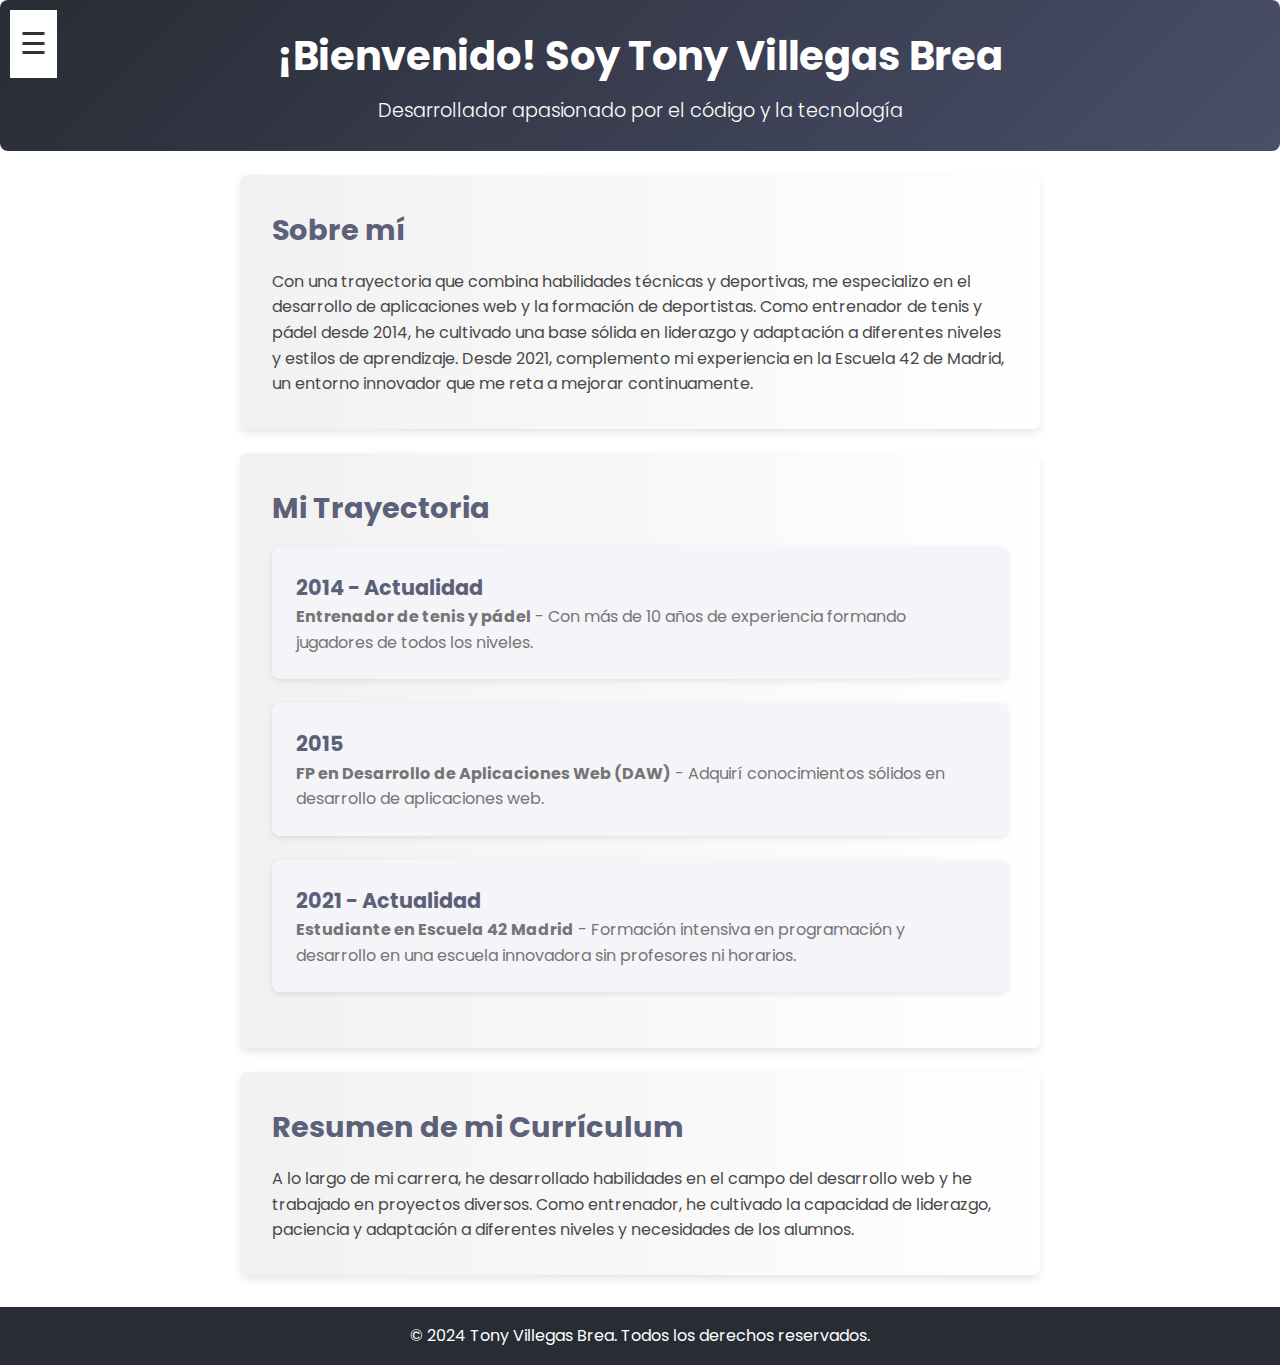
==== index.html @ 3f2bbdd4 "update" ====
<!DOCTYPE html>
<html lang="es">
<head>
    <meta charset="UTF-8">
    <meta name="viewport" content="width=device-width, initial-scale=1.0">
    <title>Currículum Tony Villegas Brea</title>
    <link rel="stylesheet" href="css/styles.css">
    <script src="js/script.js"></script>
</head>
<body>

<!-- Barra lateral y menú hamburguesa -->
<div id="sidebar" class="sidebar">
    <a href="javascript:void(0)" class="closebtn" onclick="closeNav()">&times;</a>
    <a href="index.html">Inicio</a>
    <a href="proyectos.html">Proyectos</a>
    <a href="habilidades.html">Habilidades</a>
    <a href="evaluacion-empresas.html">Mi Empresa Ideal</a>
    <a href="game.html">Jugar al juego</a> 
</div>

<!-- Botón de la hamburguesa -->
<span id="menu-btn" class="menu-btn" onclick="openNav()">&#9776;</span>

<header>
    <h1>¡Bienvenido! Soy Tony Villegas Brea</h1>
    <p>Desarrollador apasionado por el código y la tecnología</p>
</header>

<!-- Sección de Introducción -->
<section id="intro" class="fade-in">
    <h2>Sobre mí</h2>
    <p>Con una trayectoria que combina habilidades técnicas y deportivas, me especializo en el desarrollo de aplicaciones web y la formación de deportistas. Como entrenador de tenis y pádel desde 2014, he cultivado una base sólida en liderazgo y adaptación a diferentes niveles y estilos de aprendizaje. Desde 2021, complemento mi experiencia en la Escuela 42 de Madrid, un entorno innovador que me reta a mejorar continuamente.</p>
</section>

<!-- Sección Línea de Tiempo -->
<section id="timeline" class="fade-in" class="slide-in">
    <h2>Mi Trayectoria</h2>
    <div class="timeline-event">
        <h3>2014 - Actualidad</h3>
        <p><strong>Entrenador de tenis y pádel</strong> - Con más de 10 años de experiencia formando jugadores de todos los niveles.</p>
    </div>
    <div class="timeline-event">
        <h3>2015</h3>
        <p><strong>FP en Desarrollo de Aplicaciones Web (DAW)</strong> - Adquirí conocimientos sólidos en desarrollo de aplicaciones web.</p>
    </div>
    <div class="timeline-event">
        <h3>2021 - Actualidad</h3>
        <p><strong>Estudiante en Escuela 42 Madrid</strong> - Formación intensiva en programación y desarrollo en una escuela innovadora sin profesores ni horarios.</p>
    </div>
</section>

<!-- Resumen de Currículum -->
<section id="curriculum" class="fade-in" class="slide-in">
    <h2>Resumen de mi Currículum</h2>
    <p>A lo largo de mi carrera, he desarrollado habilidades en el campo del desarrollo web y he trabajado en proyectos diversos. Como entrenador, he cultivado la capacidad de liderazgo, paciencia y adaptación a diferentes niveles y necesidades de los alumnos.</p>
</section>

<button id="backToTop" title="Volver arriba">
    <i class="fas fa-arrow-up">↑</i>
</button>

<footer>
    <p>© 2024 Tony Villegas Brea. Todos los derechos reservados.</p>
</footer>


</body>
<script src="js/script.js"></script>
</html>
---- css/styles.css ----
@import url('https://fonts.googleapis.com/css2?family=Poppins:wght@300;400;600&display=swap');

* {
    margin: 0;
    padding: 0;
    box-sizing: border-box;
}

body {
    font-family: 'Poppins', sans-serif;
    color: #333;
    background-color:   
 #f4f4f9; /* Color de fondo general */
    line-height: 1.6;
    background-image: url("ruta/a/tu/textura.svg"); /* Reemplaza con la ruta de tu imagen */
    background-repeat: repeat; /* Repite la imagen para cubrir el fondo */
}

/* Header */
header {
    background: linear-gradient(135deg, #282c34, #4a4e69); /* Degradado sutil */
    color: white;
    padding: 1.5rem; 
    text-align: center;
    border-radius: 8px; 
    max-width: 1400px; 
    margin: 0 auto; 
}


header h1 {
    font-size: 2.5rem;
    margin-bottom: 0.5rem;
}

header p {
    font-size: 1.2rem;
    font-weight: 300;
}

section {
    background-color: white;
    padding: 2rem;
    margin: 1.5rem auto;
    width: 90%;
    max-width: 800px;
    border-radius: 8px;
    box-shadow: 0 4px 8px rgba(0,0,0,0.1); 
    background: linear-gradient(to right, #f0f0f0, #ffffff); /* Degradado de gris claro a blanco */
    position: relative; /* Para posicionar la superposición */
}

section::before {
    pointer-events: none;
    content: "";
    position: absolute;
    top: 0;
    left: 0;
    width: 100%;
    height: 100%;
    background-color: rgba(255, 255, 255, 0.1); /* Superposición blanca semitransparente */
}

.parallax {
    background-attachment: fixed; 
    background-position: center;
    background-repeat: no-repeat;
    background-size: cover;
}

/* Imágenes con filtro */
img {
    filter: brightness(1.2) contrast(1.1); 
}

section:hover {
    transform: translateY(-5px);
    box-shadow: 0 6px 12px rgba(0, 0, 0, 0.15);
}

h2 {
    color: #4a4e69;
    font-size: 1.8rem;
    margin-bottom: 1rem;
}

footer {
    text-align: center;
    padding: 1rem;
    background: #282c34;
    color: white;
    position: relative;
    width: 100%;
    bottom: 0;
    margin-top: 2rem;
}
.repo {
    background-color: #fafafa;
    padding: 1rem;
    margin-top: 1rem;
    border-radius: 5px;
    box-shadow: 0 4px 8px rgba(0, 0, 0, 0.05);
    transition: transform 0.2s;
}

.repo:hover {
    transform: scale(1.02);
}

.repo h3 {
    font-size: 1.5rem;
    color: #4a4e69;
}

.repo p {
    font-size: 0.9rem;
    color: #666;
}

#habilidades {
    background-color: #fff;
    padding: 2rem;
    margin: 1.5rem auto;
    max-width: 800px;
    border-radius: 8px;
    box-shadow: 0 4px 8px rgba(0, 0, 0, 0.1);
}

#habilidades ul {
    list-style-type: none;
    padding: 0;
}

#habilidades li {
    background-color: #fafafa;
    padding: 1rem;
    margin-bottom: 1rem;
    border-radius: 8px;
    box-shadow: 0 4px 8px rgba(0, 0, 0, 0.1);
}

#habilidades li strong {
    color: #4a4e69;
    font-size: 1.1rem;
}

#habilidades li {
    font-size: 1rem;
    color: #666;
}

#empresa-criterios {
    list-style-type: none;
    padding: 0;
}

#empresa-criterios li {
    background-color: #fafafa;
    padding: 1rem;
    margin-bottom: 1rem;
    border-radius: 8px;
    box-shadow: 0 4px 8px rgba(0, 0, 0, 0.1);
    transition: transform 0.3s ease;
}

#empresa-criterios li:hover {
    transform: translateY(-5px);
    box-shadow: 0 6px 12px rgba(0, 0, 0, 0.1);
}

#empresa-criterios li strong {
    color: #4a4e69;
    font-size: 1.2rem;
}

#empresa-criterios li p {
    color: #666;
}

/* Barra lateral (sidebar) */
.sidebar {
    height: 100%;
    width: 0;
    position: fixed;
    z-index: 1000;
    top: 0;
    left: 0;
    background-color: #333;
    overflow-x: hidden;
    transition: 0.5s;
    padding-top: 60px;
}

.sidebar a {
    padding: 8px 8px 8px 32px;
    text-decoration: none;
    font-size: 25px;
    color: #818181;
    display: block;
    transition: 0.3s;
}

.sidebar a:hover {
    color: #f1f1f1;
}

.sidebar .closebtn {
    position: absolute;
    top: 0;
    right: 25px;
    font-size: 36px;
    margin-left: 50px;
}

/* Estilo fijo para el botón de la hamburguesa */
.menu-btn {
    position: fixed; /* Fija el botón en la pantalla */
    top: 10px; /* Ajusta la posición desde la parte superior */
    left: 10px; /* Ajusta la posición desde el lado izquierdo */
    z-index: 11; /* Asegura que esté por encima de otros elementos */
    font-size: 30px;
    color: #333;
    cursor: pointer;
    padding: 10px;
    background-color: #fff !important; 
    border: none !important;
    transition: transform 0.3s ease-in-out;
}

.menu-btn:hover {
    transform: scale(1.1); /* Efecto de zoom al pasar el mouse */
}

.menu-btn.top {
    color: white; /* Cambia a blanco para que contraste con el fondo oscuro */
    transition: color 0.3s ease;
}

.menu-btn.scrolled {
    color: #333; /* El color que ya tienes definido para el scroll */
}


/* Cuando se abre la barra lateral, el contenido se mueve a la derecha */
#contenido.sidebar-open {
    margin-left: 250px;
}

/* Estilos de la sección de Línea de Tiempo */
.timeline-event {
    margin-bottom: 1.5rem;
    padding: 1.5rem;
    background-color: #f4f4f9;
    border-radius: 8px;
    box-shadow: 0 2px 6px rgba(0, 0, 0, 0.1);
}

.timeline-event h3 {
    font-size: 1.3rem;
    color: #4a4e69;
}

.timeline-event p {
    font-size: 1rem;
    color: #666;
}

/* Animación de entrada */
.fade-in {
    animation: fadeIn 2s ease-in-out;
    user-select: text;
}

@keyframes fadeIn {
    0% {
        opacity: 0;
        transform: translateY(20px);
    }
    100% {
        opacity: 1;
        transform: translateY(0);
    }
}

.slide-in {
    opacity: 0;
    transform: translateY(30px);
    transition: opacity 0.6s ease-out, transform 0.6s ease-out;
}

.slide-in.show {
    opacity: 1;
    transform: translateY(0);
}

#sidebar a.active {
    color: #f4f4f9;
    background-color: #282c34;
}

#backToTop {
    position: fixed;
    bottom: 20px; /* Ajusta según el diseño */
    right: 20px; /* Ajusta según el diseño */
    width: 50px; /* Tamaño del botón */
    height: 50px; /* Tamaño del botón */
    background-color: #282c34; /* Color principal */
    color: white; /* Color del icono */
    border: none;
    border-radius: 50%; /* Botón redondo */
    box-shadow: 0 4px 6px rgba(0, 0, 0, 0.1); /* Sombra suave */
    display: none; /* Inicialmente oculto */
    justify-content: center;
    align-items: center;
    font-size: 20px; /* Tamaño del icono o texto */
    cursor: pointer;
    transition: all 0.3s ease-in-out; /* Transición suave */
    z-index: 1000; /* Siempre visible */
}

#backToTop:hover {
    background-color: #2980b9; /* Cambio de color al pasar el ratón */
    transform: scale(1.1); /* Aumenta ligeramente el tamaño */
}

nav {
    position: fixed; /* Hace que la barra sea fija */
    top: 0; /* Se queda en la parte superior */
    left: 0;
    width: 100%; /* Ocupa todo el ancho */
    z-index: 1000; /* Se coloca por encima de otros elementos */
    background-color: #fff; /* Fondo (puedes personalizarlo) */
    box-shadow: 0 2px 4px rgba(0, 0, 0, 0.1); /* Agrega sombra para distinguirla */
    transition: background-color 0.3s ease-in-out; /* Transición suave para el fondo */
}
nav.scrolled {
    background-color: #3498db; /* Cambia el color al hacer scroll */
    color: white; /* Cambia el color del texto */
}

.menu-icon {
    display: flex;
    align-items: center;
    justify-content: center;
    font-size: 24px;
    cursor: pointer;
    z-index: 1001; /* Por encima del nav */
}

.nav-links {
    display: none; /* Ocultas inicialmente */
    flex-direction: column;
    position: fixed;
    top: 0;
    right: 0;
    background-color: #fff;
    height: 100%;
    width: 250px;
    box-shadow: -2px 0 5px rgba(0, 0, 0, 0.1);
    padding-top: 60px; /* Espacio para la barra de navegación */
    transform: translateX(100%);
    transition: transform 0.3s ease-in-out;
    z-index: 1000;
}

.nav-links.active {
    display: flex;
    transform: translateX(0);
}

.nav-links li {
    list-style: none;
    margin: 20px 0;
    text-align: center;
}

.nav-links a {
    text-decoration: none;
    color: #333;
    font-size: 18px;
    transition: color 0.3s ease-in-out;
}

.nav-links a:hover {
    color: #3498db;
}

@media screen and (max-width: 768px) {
    #backToTop {
        right: 15px; /* Ajusta la posición en pantallas pequeñas */
        bottom: 15px; /* Ajusta la posición en pantallas pequeñas */
    }
}

#proyecto1 {
    /* Estilos para la sección del proyecto */
    margin-bottom: 30px; /* Espacio entre secciones */
  }
  
  #proyecto1 h2 {
    /* Estilos para el título */
    margin-bottom: 10px; /* Espacio inferior */
    font-size: 2em; /* Tamaño de fuente */
  }
  
  #proyecto1 h4 {
    /* Estilos para el subtítulo */
    margin-bottom: 10px; /* Espacio inferior */
    font-size: 1.5em; /* Tamaño de fuente */
  }
  
  #proyecto1 img {
    /* Estilos para el GIF */
    max-width: 100%; /* Ajusta el GIF al ancho del contenedor */
    height: auto;
    margin-bottom: 20px; /* Espacio entre el GIF y el título */
    border: 1px solid #ddd; /* Añade un borde sutil a las imágenes */
    border-radius: 5px;
  }
  
  #proyecto1 p {
    /* Estilos para la descripción */
    font-family: 'Poppins', sans-serif;/* Fuente monoespaciada */
  margin-bottom: 20px; /* Espacio entre la descripción y el enlace */
  font-size: 1.0em; /* Tamaño de fuente */
  line-height: 1.6; /* Interlineado */
  }
  
  #proyecto1 a {
    /* Estilos para el enlace */
    display: inline-block;; /* Para que ocupe todo el ancho */
    text-align: right; /* Alinea el enlace a la derecha */
    padding: 5px 10px; /* Espacio interno del enlace */
    background-color: #4a4e69; /* Color de fondo del enlace */
    color: white; /* Color del texto del enlace */
    text-decoration: none; /* Quita el subrayado del enlace */
    border-radius: 5px; /* Bordes redondeados */
    border: 1px solid #333; /* Borde */
    transition: background-color 0.3s ease; /* Transición suave para el hover */
  }
  
  #proyecto1 a:hover {
    /* Estilos para el hover del enlace */
    background-color: #282c34; /* Color de fondo del enlace al pasar el ratón */
  }
  
  #proyecto1 .gifs-container {
    display: grid;
    grid-template-columns: repeat(2, 1fr); /* Crea dos columnas con el mismo ancho */
    gap: 30px; /* Espacio entre las imágenes */
    justify-items: center; /* Centra las imágenes horizontalmente */
  }
  
  #proyecto1 ol {
    list-style: none; /* Elimina las viñetas de la lista ordenada */
    counter-reset: objetivo; /* Inicializa el contador */
  }
  
  #proyecto1 li {
    counter-increment: objetivo; /* Incrementa el contador */
    margin-bottom: 15px; /* Espacio entre los objetivos (ajustado) */
  }
  
  #proyecto1 li::before {
    content: counter(objetivo) ". "; /* Añade el número del objetivo */
    display: inline-block; /* Para poder aplicar margen */
    margin-right: 10px; /* Espacio entre el número y el texto */
    font-weight: bold; /* (Opcional) Resalta el número */
  }
  
  #proyecto1 li > span {
    /* Estilos para los subpuntos */
    display: block; /* Para que ocupen todo el ancho */
    margin-left: 50px; /* Sangría para los subpuntos (aumentada) */
  }

  /* Estilos generales del juego */
/* Estilos generales del juego */
#juego {
    text-align: center;
}

#snakeCanvas {
    background-color: #eee;
    border: 1px solid #000;
    /* pointer-events: none; */  /* Eliminar o comentar esta línea */
}

#puntuacion, #record {
    font-size: 18px;
    margin-bottom: 10px;
}

#ranking {
    margin-top: 20px;
}

#formularioRanking {
    display: none; /* Ocultar el formulario inicialmente */
    margin-top: 20px;
}

/* Estilos para botones */
.boton {
    background-color: #4a4e69; /* Color de fondo normal */
    color: white; /* Color del texto normal */
    padding: 10px 20px; /* Espaciado interno */
    border: none; /* Sin borde */
    border-radius: 5px; /* Bordes redondeados */
    cursor: pointer; /* Cambiar el cursor al pasar el ratón */
    transition: background-color 0.3s ease; /* Transición suave */
  }
  
  .boton:hover {
    background-color: #282c34; /* Color de fondo al pasar el ratón */
  }
  
  /* Estilos para enlaces */
  a {
    color: #4a4e69; /* Color del enlace normal */
    text-decoration: none; /* Sin subrayado */
    transition: color 0.3s ease; /* Transición suave */
  }
  
  a:hover {
    color: #151d2e; /* Color del enlace al pasar el ratón */
  }

  .volver-inicio {
    /* Estilos para el botón */
    color: white; /* Color blanco para el texto */
  }
  
  .volver-inicio:hover {
    color: #6d89c2; /* Color de fondo al pasar el ratón */
  }
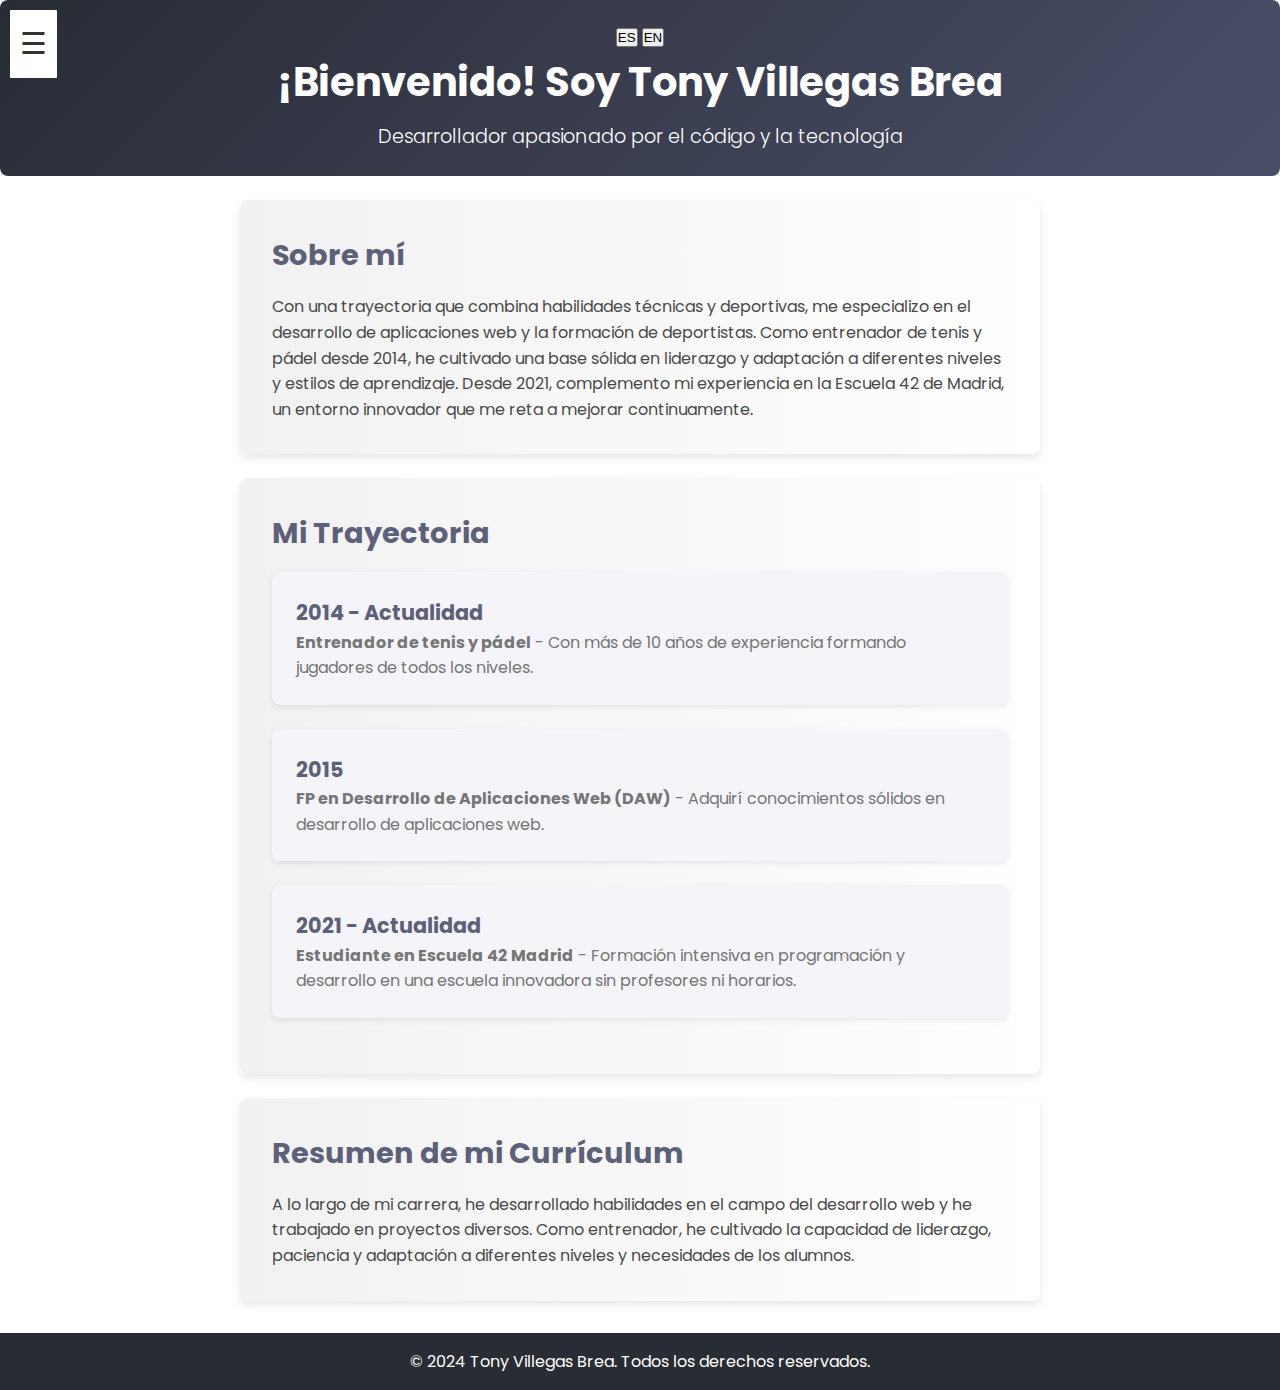
==== commit 2f8903dd: "update 2.2" ====
--- a/index.html
+++ b/index.html
@@ -5,55 +5,58 @@
     <meta name="viewport" content="width=device-width, initial-scale=1.0">
     <title>Currículum Tony Villegas Brea</title>
     <link rel="stylesheet" href="css/styles.css">
-    <script src="js/script.js"></script>
 </head>
 <body>
 
 <!-- Barra lateral y menú hamburguesa -->
 <div id="sidebar" class="sidebar">
     <a href="javascript:void(0)" class="closebtn" onclick="closeNav()">&times;</a>
-    <a href="index.html">Inicio</a>
-    <a href="proyectos.html">Proyectos</a>
-    <a href="habilidades.html">Habilidades</a>
-    <a href="evaluacion-empresas.html">Mi Empresa Ideal</a>
-    <a href="game.html">Jugar al juego</a> 
+    <a href="index.html" id="inicio_boton">Inicio</a>
+    <a href="proyectos.html" id="proyectos_boton">Proyectos</a>
+    <a href="habilidades.html" id="habilidades_boton">Habilidades</a>
+    <a href="evaluacion_empresas.html" id="empresa_boton">Mi Empresa Ideal</a>
+    <a href="game.html" id="juego_boton">Jugar un juego</a> 
 </div>
 
 <!-- Botón de la hamburguesa -->
 <span id="menu-btn" class="menu-btn" onclick="openNav()">&#9776;</span>
 
 <header>
-    <h1>¡Bienvenido! Soy Tony Villegas Brea</h1>
-    <p>Desarrollador apasionado por el código y la tecnología</p>
+    <div class="botones-idioma"> 
+        <button onclick="cambiarIdioma('es')">ES</button>
+        <button onclick="cambiarIdioma('en')">EN</button>
+    </div>
+    <h1 id="titulo">¡Bienvenido! Soy Tony Villegas Brea</h1>
+    <p id="descripcion">Desarrollador apasionado por el código y la tecnología</p>
 </header>
 
 <!-- Sección de Introducción -->
 <section id="intro" class="fade-in">
-    <h2>Sobre mí</h2>
-    <p>Con una trayectoria que combina habilidades técnicas y deportivas, me especializo en el desarrollo de aplicaciones web y la formación de deportistas. Como entrenador de tenis y pádel desde 2014, he cultivado una base sólida en liderazgo y adaptación a diferentes niveles y estilos de aprendizaje. Desde 2021, complemento mi experiencia en la Escuela 42 de Madrid, un entorno innovador que me reta a mejorar continuamente.</p>
+    <h2 id="sobremi_titulo">Sobre mí</h2>
+    <p id="sobremi_texto">Con una trayectoria que combina habilidades técnicas y deportivas, me especializo en el desarrollo de aplicaciones web y la formación de deportistas. Como entrenador de tenis y pádel desde 2014, he cultivado una base sólida en liderazgo y adaptación a diferentes niveles y estilos de aprendizaje. Desde 2021, complemento mi experiencia en la Escuela 42 de Madrid, un entorno innovador que me reta a mejorar continuamente.</p>
 </section>
 
 <!-- Sección Línea de Tiempo -->
 <section id="timeline" class="fade-in" class="slide-in">
-    <h2>Mi Trayectoria</h2>
+    <h2 id="trayectoria_titulo">Mi Trayectoria</h2>
     <div class="timeline-event">
-        <h3>2014 - Actualidad</h3>
-        <p><strong>Entrenador de tenis y pádel</strong> - Con más de 10 años de experiencia formando jugadores de todos los niveles.</p>
+        <h3 id="trayectoria_year1">2014 - Actualidad</h3>
+        <p id="trayectoria_texto1"><strong>Entrenador de tenis y pádel</strong> - Con más de 10 años de experiencia formando jugadores de todos los niveles.</p>
     </div>
     <div class="timeline-event">
         <h3>2015</h3>
-        <p><strong>FP en Desarrollo de Aplicaciones Web (DAW)</strong> - Adquirí conocimientos sólidos en desarrollo de aplicaciones web.</p>
+        <p id="trayectoria_texto2"><strong>FP en Desarrollo de Aplicaciones Web (DAW)</strong> - Adquirí conocimientos sólidos en desarrollo de aplicaciones web.</p>
     </div>
     <div class="timeline-event">
-        <h3>2021 - Actualidad</h3>
-        <p><strong>Estudiante en Escuela 42 Madrid</strong> - Formación intensiva en programación y desarrollo en una escuela innovadora sin profesores ni horarios.</p>
+        <h3 id="trayectoria_year3">2021 - Actualidad</h3>
+        <p id="trayectoria_texto3"><strong>Estudiante en Escuela 42 Madrid</strong> - Formación intensiva en programación y desarrollo en una escuela innovadora sin profesores ni horarios.</p>
     </div>
 </section>
 
 <!-- Resumen de Currículum -->
 <section id="curriculum" class="fade-in" class="slide-in">
-    <h2>Resumen de mi Currículum</h2>
-    <p>A lo largo de mi carrera, he desarrollado habilidades en el campo del desarrollo web y he trabajado en proyectos diversos. Como entrenador, he cultivado la capacidad de liderazgo, paciencia y adaptación a diferentes niveles y necesidades de los alumnos.</p>
+    <h2 id="resumen_titulo">Resumen de mi Currículum</h2>
+    <p id="resumen_texto">A lo largo de mi carrera, he desarrollado habilidades en el campo del desarrollo web y he trabajado en proyectos diversos. Como entrenador, he cultivado la capacidad de liderazgo, paciencia y adaptación a diferentes niveles y necesidades de los alumnos.</p>
 </section>
 
 <button id="backToTop" title="Volver arriba">
@@ -61,10 +64,12 @@
 </button>
 
 <footer>
-    <p>© 2024 Tony Villegas Brea. Todos los derechos reservados.</p>
+    <p id="derechos">© 2024 Tony Villegas Brea. Todos los derechos reservados.</p>
 </footer>
 
 
 </body>
+
 <script src="js/script.js"></script>
+
 </html>
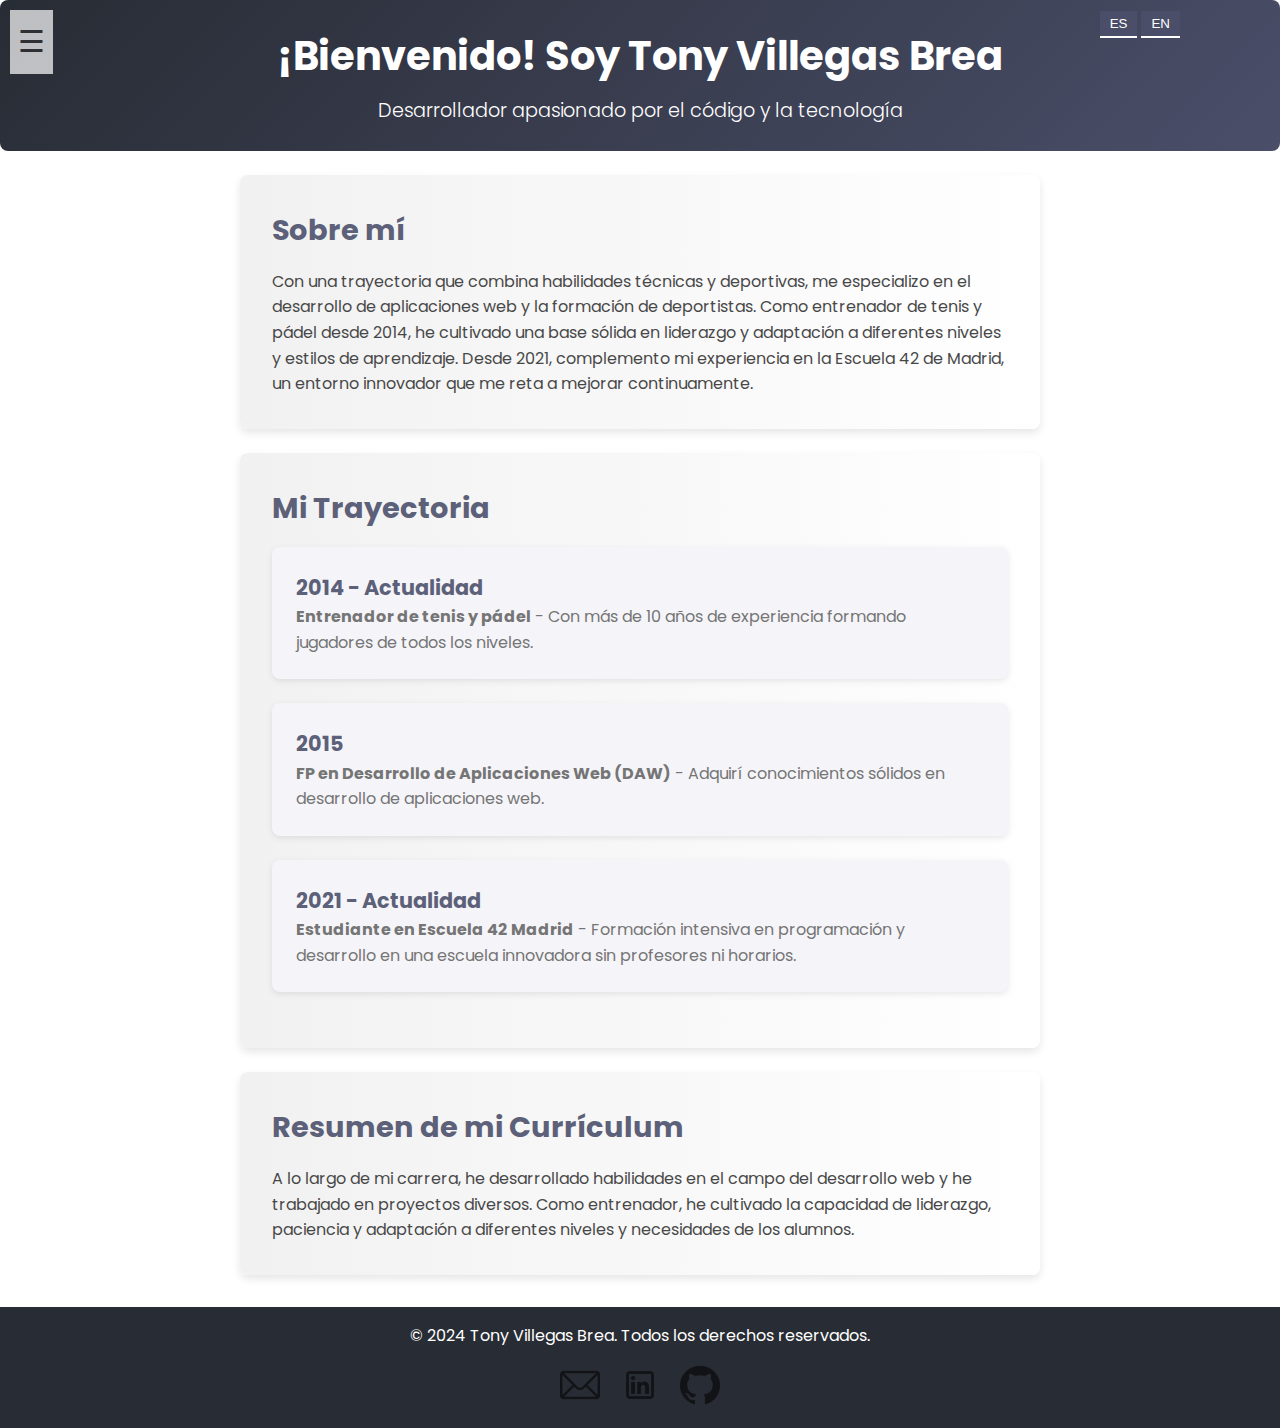
==== commit ef37759d: "all update" ====
--- a/index.html
+++ b/index.html
@@ -65,6 +65,17 @@
 
 <footer>
     <p id="derechos">© 2024 Tony Villegas Brea. Todos los derechos reservados.</p>
+    <div id="redes-sociales">
+        <a href="mailto:tony.villegas91@gmail.com" target="_blank">
+            <img src="images/email-icon.png" alt="Email">
+        </a>
+        <a href="https://www.linkedin.com/in/antoniovillegas91/" target="_blank">
+            <img src="images/linkedin-icon.png" alt="LinkedIn">
+        </a>
+        <a href="https://github.com/tonyvillegas91" target="_blank">
+            <img src="images/github-icon.png" alt="GitHub">
+        </a>
+    </div>
 </footer>
 
 
--- a/css/styles.css
+++ b/css/styles.css
@@ -218,17 +218,19 @@
     top: 10px; /* Ajusta la posición desde la parte superior */
     left: 10px; /* Ajusta la posición desde el lado izquierdo */
     z-index: 11; /* Asegura que esté por encima de otros elementos */
-    font-size: 30px;
+    font-size: 2em;
     color: #333;
     cursor: pointer;
-    padding: 10px;
+    padding: 15px;
     background-color: #fff !important; 
     border: none !important;
     transition: transform 0.3s ease-in-out;
+    opacity: 0.7;
 }
 
 .menu-btn:hover {
-    transform: scale(1.1); /* Efecto de zoom al pasar el mouse */
+    /*transform: scale(1.1); /* Efecto de zoom al pasar el mouse */
+    background-color: rgba(0, 0, 0, 0.1);
 }
 
 .menu-btn.top {
@@ -239,6 +241,21 @@
 .menu-btn.scrolled {
     color: #333; /* El color que ya tienes definido para el scroll */
 }
+
+/* Media query para tablets */
+@media (max-width: 768px) {
+    .menu-btn {
+      font-size: 20px;
+      padding: 8px;
+    }
+  }
+
+  @media (min-width: 768px) {
+    .menu-btn {
+      font-size: 30px; /* Ajusta el tamaño del icono */
+      padding: 8px;   /* Ajusta el padding */
+    }
+  }
 
 
 /* Cuando se abre la barra lateral, el contenido se mueve a la derecha */
@@ -533,4 +550,62 @@
   
   .volver-inicio:hover {
     color: #6d89c2; /* Color de fondo al pasar el ratón */
-  }+  }
+
+  .botones-idioma {
+    position: absolute;
+    top: 10px;
+    right: 100px;
+  }
+  
+  .botones-idioma button {
+    background-color: #4a4e69; /* Color similar al del header */
+    color: white;
+    border: none;
+    border-bottom: 2px solid white; /* Borde inferior blanco */
+    padding: 5px 10px;
+    cursor: pointer;
+    transition: background-color 0.3s ease; /* Transición suave */
+  }
+  
+  .botones-idioma button:hover {
+    background-color: #282c34; /* Color más oscuro al pasar el ratón */
+  }
+
+  /* Estilos para pantallas pequeñas (tablets y móviles) */
+@media (max-width: 768px) { 
+    .botones-idioma {
+      position: absolute;
+      top: 10px; /* Ajusta la posición vertical */
+      right: 10px; /* Ajusta la posición horizontal */
+    }
+  }
+
+  #redes-sociales {
+    display: flex;
+    justify-content: center;
+    gap: 20px;
+    margin-top: 1rem;
+}
+
+#redes-sociales a {
+    display: inline-block;
+    transition: transform 0.3s ease, opacity 0.3s ease;
+    opacity: 0.8;
+}
+
+#redes-sociales a:hover {
+    transform: scale(1.2);
+    opacity: 1;
+}
+
+#redes-sociales img {
+    width: 40px;
+    height: 40px;
+    filter: grayscale(100%) brightness(1.2) opacity(0.7);
+    transition: filter 0.3s ease;
+}
+
+#redes-sociales img:hover {
+    filter: grayscale(0%) brightness(1) opacity(1);
+}
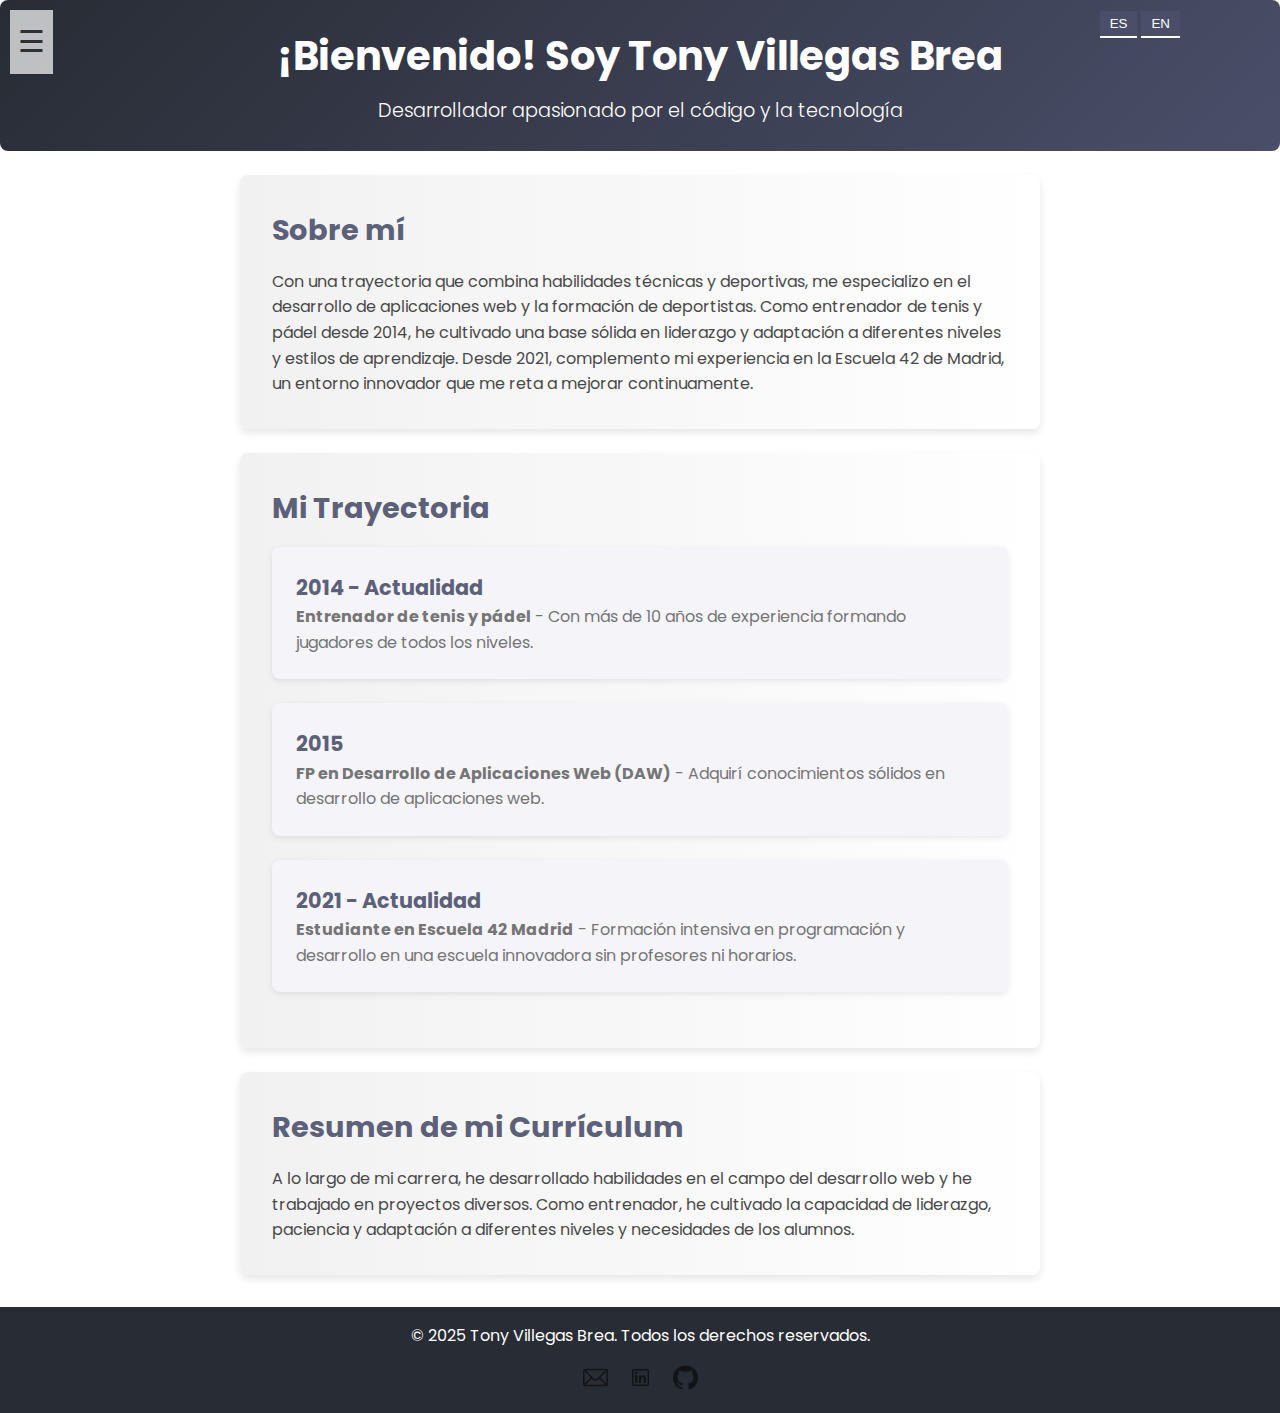
==== commit 10061e4a: "readme update 2025" ====
--- a/index.html
+++ b/index.html
@@ -64,7 +64,7 @@
 </button>
 
 <footer>
-    <p id="derechos">© 2024 Tony Villegas Brea. Todos los derechos reservados.</p>
+    <p id="derechos">© 2025 Tony Villegas Brea. Todos los derechos reservados.</p>
     <div id="redes-sociales">
         <a href="mailto:tony.villegas91@gmail.com" target="_blank">
             <img src="images/email-icon.png" alt="Email">
--- a/css/styles.css
+++ b/css/styles.css
@@ -603,9 +603,24 @@
     width: 40px;
     height: 40px;
     filter: grayscale(100%) brightness(1.2) opacity(0.7);
-    transition: filter 0.3s ease;
+    transition: filter 0.3s ease, transform 0.3s ease;
 }
 
 #redes-sociales img:hover {
     filter: grayscale(0%) brightness(1) opacity(1);
-}
+    transform: scale(1.2); /* Efecto de zoom al pasar el ratón */
+}
+
+@media (max-width: 768px) {
+    #redes-sociales img {
+        width: 30px; /* Reduce el tamaño en pantallas pequeñas */
+        height: 30px;
+    }
+}
+
+@media (min-width: 480px) {
+    #redes-sociales img {
+        width: 25px; /* Tamaño aún más pequeño en móviles muy pequeños */
+        height: 25px;
+    }
+}